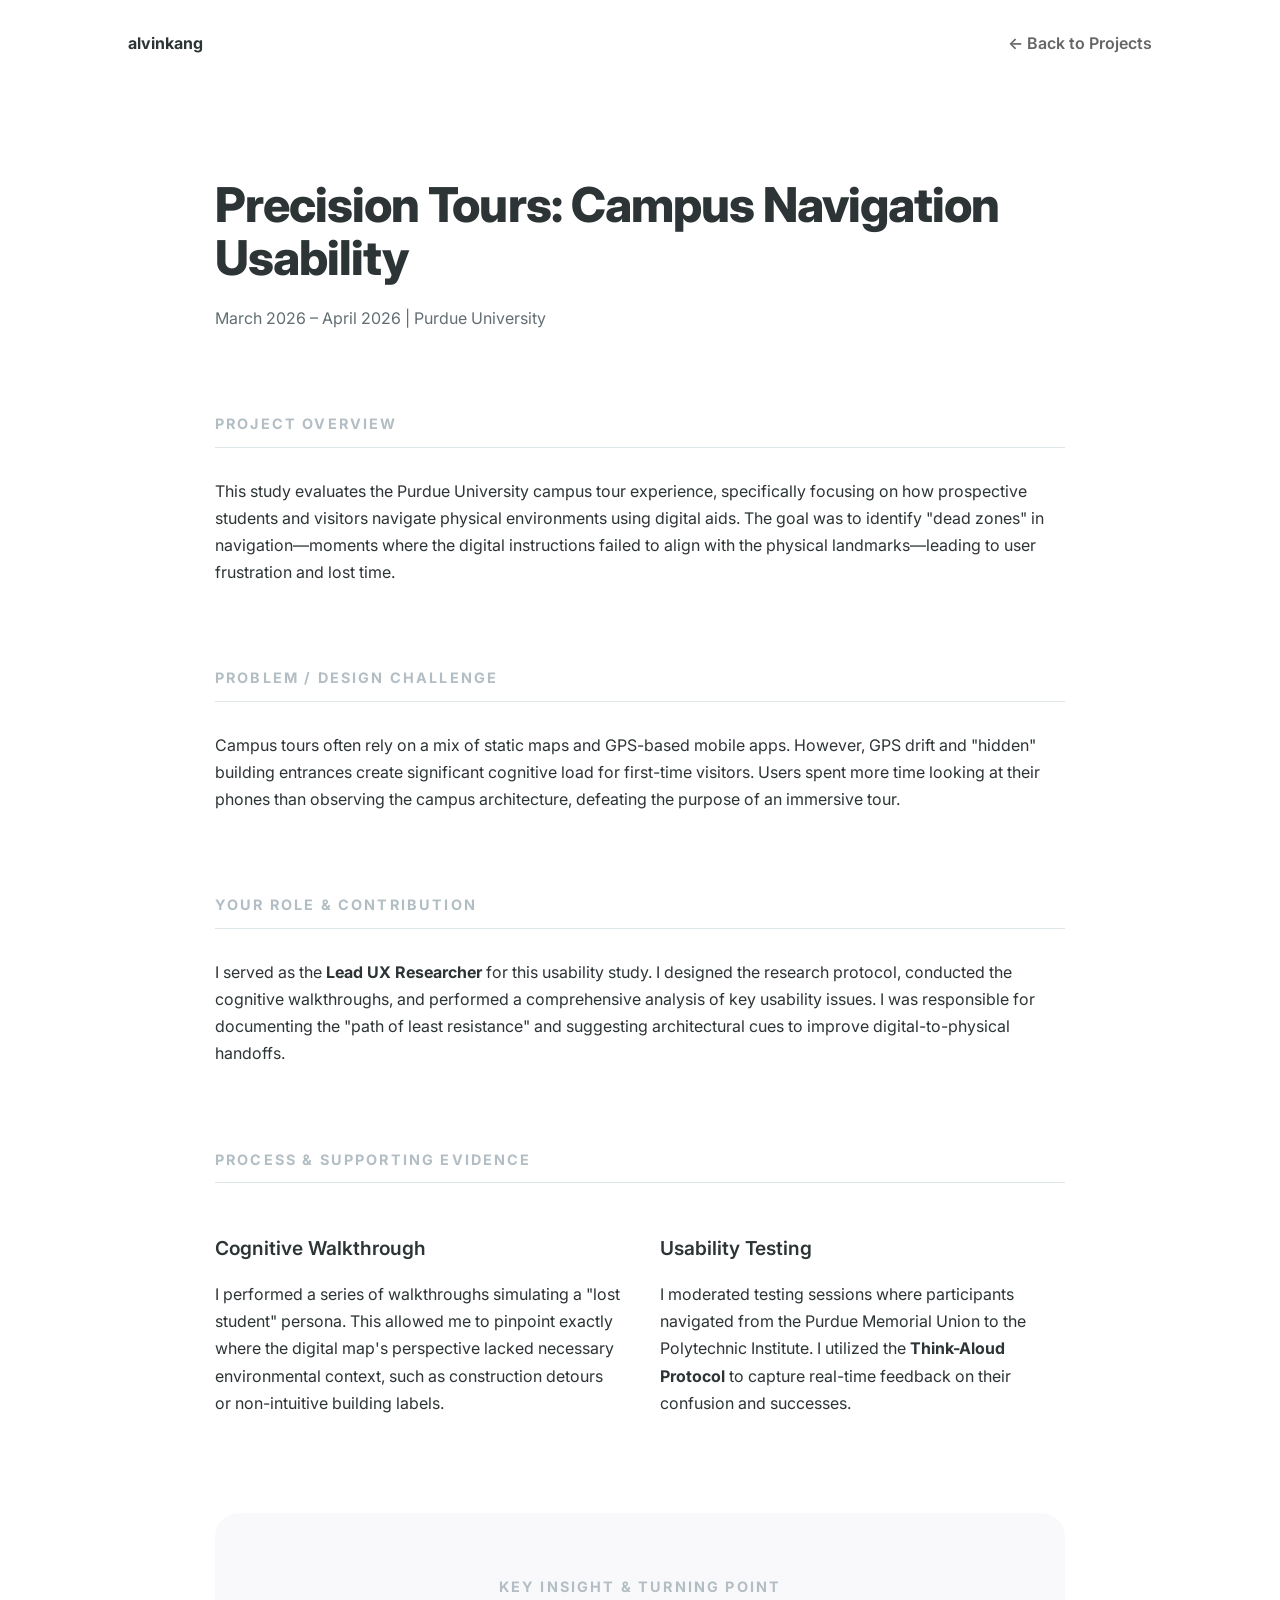
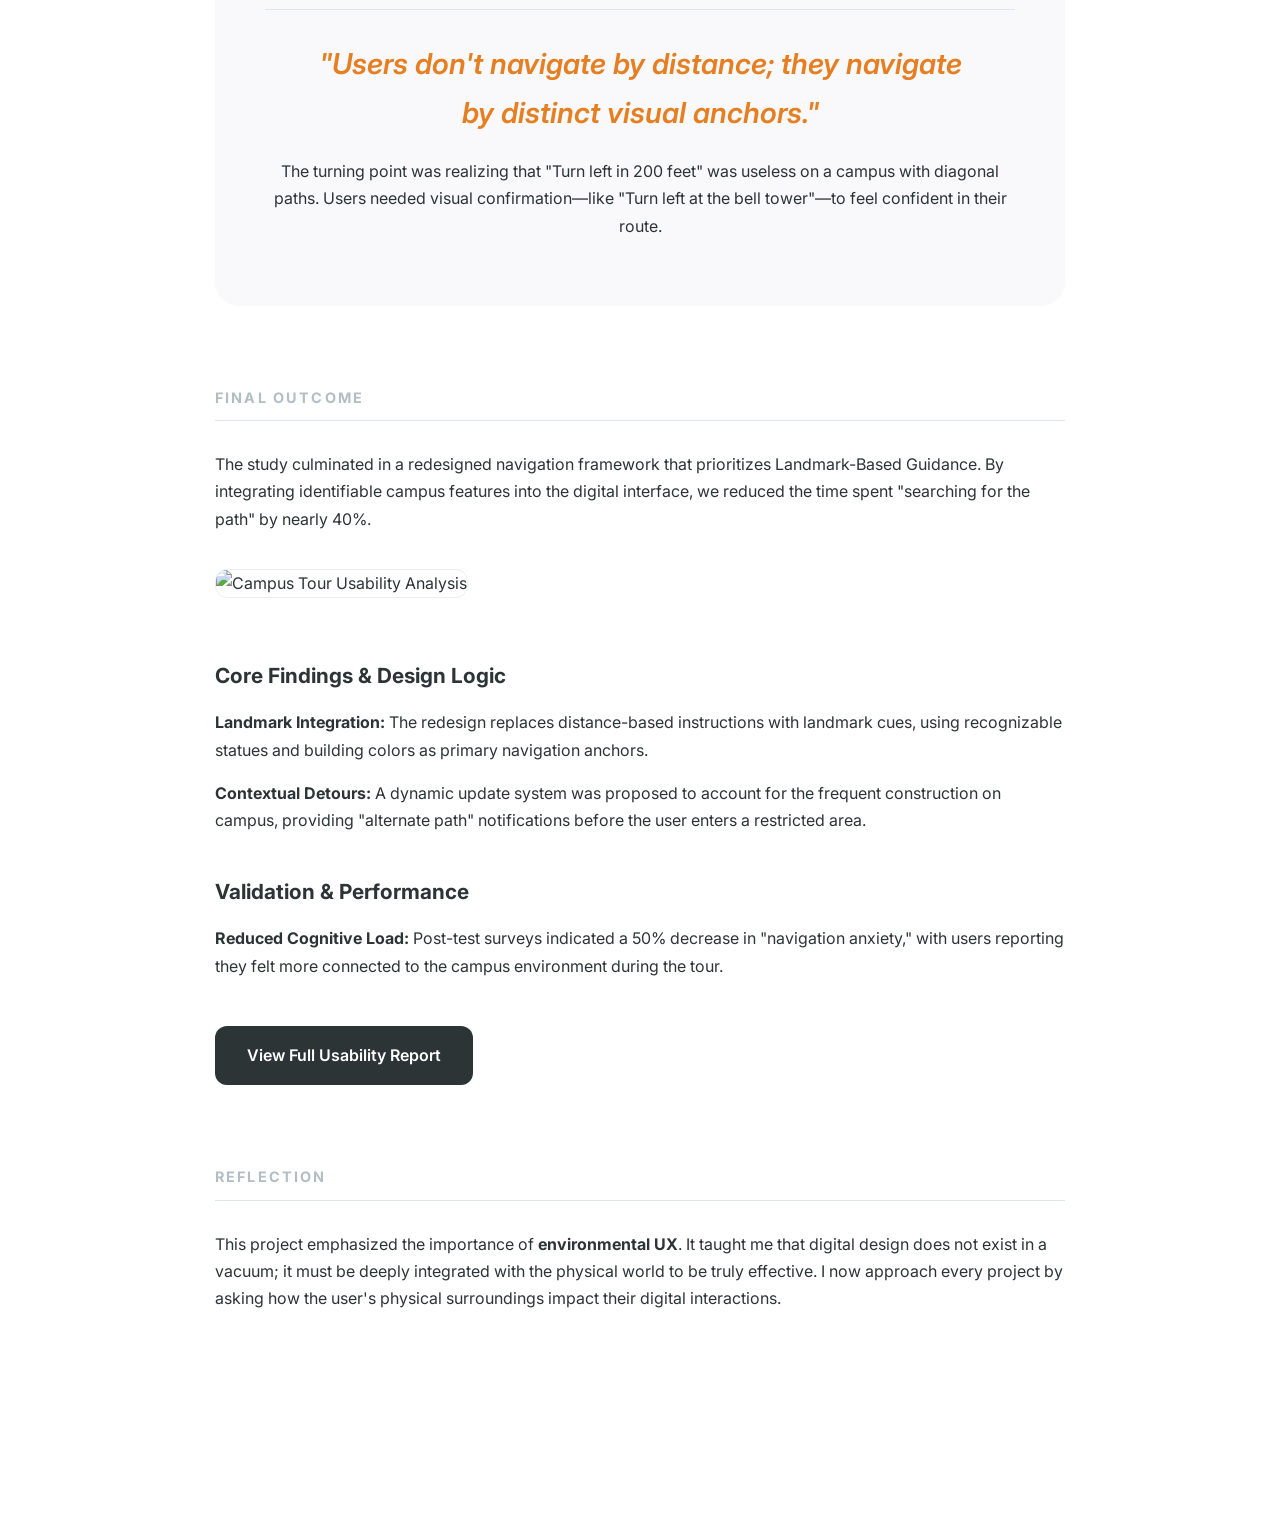
==== precision-tours.html @ a04041ff "Update" ====
<!DOCTYPE html>
<html lang="en">
<head>
    <meta charset="UTF-8">
    <meta name="viewport" content="width=device-width, initial-scale=1.0">
    <title>Case Study | Precision Tours</title>
    <link href="https://fonts.googleapis.com/css2?family=Inter:wght@400;600;800&display=swap" rel="stylesheet">
    <link rel="stylesheet" href="style.css">
    <style>
        /* Consistent Portfolio Layout Styles */
        body { line-height: 1.7; color: #2d3436; background-color: #ffffff; }
        .case-study-container { max-width: 850px; margin: 0 auto; padding: 60px 24px; }
        .case-header { margin-bottom: 80px; text-align: left; }
        .case-header h1 { font-size: 3rem; font-weight: 800; line-height: 1.1; margin-bottom: 20px; letter-spacing: -0.02em; }
        .project-meta { font-size: 1rem; color: #636e72; font-weight: 400; }
        .case-section { margin-bottom: 80px; }
        .case-section h2 { font-size: 0.9rem; text-transform: uppercase; letter-spacing: 0.15em; color: #b2bec3; margin-bottom: 30px; border-bottom: 1px solid #dfe6e9; padding-bottom: 10px; }
        .process-grid { display: grid; grid-template-columns: 1fr 1fr; gap: 40px; margin-top: 20px; }
        .process-item h3 { font-size: 1.2rem; margin-bottom: 15px; font-weight: 600; }
        .case-image { width: 100%; height: auto; border-radius: 12px; margin: 20px 0; border: 1px solid #eee; }
        .highlight { background-color: #f9f9fb; padding: 50px; border-radius: 24px; text-align: center; }
        .highlight blockquote { font-size: 1.8rem; font-weight: 600; font-style: italic; color: #e67e22; margin-bottom: 20px; border: none; padding: 0; }
        .outcome-content h3 { font-size: 1.3rem; margin: 40px 0 15px 0; color: #2d3436; }
        .case-btn { display: inline-block; background: #2d3436; color: #fff; padding: 16px 32px; border-radius: 12px; text-decoration: none; font-weight: 600; margin-top: 30px; transition: 0.2s ease; }
        .case-btn:hover { transform: translateY(-3px); background: #000; }
        @media (max-width: 768px) { .case-header h1 { font-size: 2.2rem; } .process-grid { grid-template-columns: 1fr; } }
    </style>
</head>
<body>

<nav>
    <div class="logo"><strong>alvinkang</strong></div>
    <div class="nav-links"><a href="projects.html">← Back to Projects</a></div>
</nav>

<main class="case-study-container">
    <header class="case-header">
        <h1>Precision Tours: Campus Navigation Usability</h1>
        <p class="project-meta">March 2026 – April 2026 | Purdue University</p>
    </header>

    <section class="case-section">
        <h2>Project Overview</h2>
        <p>This study evaluates the Purdue University campus tour experience, specifically focusing on how prospective students and visitors navigate physical environments using digital aids. The goal was to identify "dead zones" in navigation—moments where the digital instructions failed to align with the physical landmarks—leading to user frustration and lost time.</p>
    </section>

    <section class="case-section">
        <h2>Problem / Design Challenge</h2>
        <p>Campus tours often rely on a mix of static maps and GPS-based mobile apps. However, GPS drift and "hidden" building entrances create significant cognitive load for first-time visitors. Users spent more time looking at their phones than observing the campus architecture, defeating the purpose of an immersive tour.</p>
    </section>

    <section class="case-section">
        <h2>Your Role & Contribution</h2>
        <p>I served as the <strong>Lead UX Researcher</strong> for this usability study. I designed the research protocol, conducted the cognitive walkthroughs, and performed a comprehensive analysis of key usability issues. I was responsible for documenting the "path of least resistance" and suggesting architectural cues to improve digital-to-physical handoffs.</p>
    </section>

    <section class="case-section">
        <h2>Process & Supporting Evidence</h2>
        <div class="process-grid">
            <div class="process-item">
                <h3>Cognitive Walkthrough</h3>
                <p>I performed a series of walkthroughs simulating a "lost student" persona. This allowed me to pinpoint exactly where the digital map's perspective lacked necessary environmental context, such as construction detours or non-intuitive building labels.</p>
            </div>
            <div class="process-item">
                <h3>Usability Testing</h3>
                <p>I moderated testing sessions where participants navigated from the Purdue Memorial Union to the Polytechnic Institute. I utilized the <strong>Think-Aloud Protocol</strong> to capture real-time feedback on their confusion and successes.</p>
            </div>
        </div>
    </section>

    <section class="case-section highlight">
        <h2>Key Insight & Turning Point</h2>
        <blockquote>
            "Users don't navigate by distance; they navigate by distinct visual anchors."
        </blockquote>
        <p>The turning point was realizing that "Turn left in 200 feet" was useless on a campus with diagonal paths. Users needed visual confirmation—like "Turn left at the bell tower"—to feel confident in their route.</p>
    </section>

    <section class="case-section">
        <h2>Final Outcome</h2>
        <div class="outcome-content">
            <p>The study culminated in a redesigned navigation framework that prioritizes Landmark-Based Guidance. By integrating identifiable campus features into the digital interface, we reduced the time spent "searching for the path" by nearly 40%.</p>
            
            <img src="assets/tour_analysis.jpg" alt="Campus Tour Usability Analysis" class="case-image">

            <h3>Core Findings & Design Logic</h3>
            <p><strong>Landmark Integration:</strong> The redesign replaces distance-based instructions with landmark cues, using recognizable statues and building colors as primary navigation anchors.</p>
            
            <p><strong>Contextual Detours:</strong> A dynamic update system was proposed to account for the frequent construction on campus, providing "alternate path" notifications before the user enters a restricted area.</p>
            
            <h3>Validation & Performance</h3>
            <p><strong>Reduced Cognitive Load:</strong> Post-test surveys indicated a 50% decrease in "navigation anxiety," with users reporting they felt more connected to the campus environment during the tour.</p>
        </div>
        
        <a href="assets/Precision_Tours_Full_Report.pdf" target="_blank" class="case-btn">View Full Usability Report</a>
    </section>

    <section class="case-section reflection">
        <h2>Reflection</h2>
        <p>This project emphasized the importance of <strong>environmental UX</strong>. It taught me that digital design does not exist in a vacuum; it must be deeply integrated with the physical world to be truly effective. I now approach every project by asking how the user's physical surroundings impact their digital interactions.</p>
    </section>
</main>

<div style="padding-bottom: 80px;"></div>

</body>
</html>
---- style.css ----
/* --- GLOBAL ICON SIZE FIX --- */
/* This stops the "huge icon" problem on both pages */
.hero-icon,
.action-icons svg {
    width: 18px !important;
    height: 18px !important;
    flex-shrink: 0;
    display: inline-block;
}

/* --- ABOUT PAGE: PILL LINKS STYLE --- */
.hero-links-bar {
    display: inline-flex;
    align-items: center;
    background: #fff;
    padding: 12px 24px;
    border-radius: 50px;
    box-shadow: 0 4px 15px rgba(0,0,0,0.05);
    gap: 20px;
    margin-top: 25px;
    border: 1px solid #f0f0f0;
}

.hero-link-item {
    display: flex;
    align-items: center;
    gap: 8px;
    text-decoration: none;
    color: #333;
    font-size: 0.9rem;
    font-weight: 500;
    transition: opacity 0.2s;
}

.hero-link-item:hover {
    opacity: 0.7;
}

/* --- PROJECTS PAGE: CARD & ICON STYLE --- */
.action-icons a {
    display: inline-flex;
    align-items: center;
    justify-content: center;
    color: #666;
    transition: color 0.2s;
}

.action-icons a:hover {
    color: #000;
}

/* --- SHARED LAYOUT & CARDS --- */
body {
    font-family: 'Inter', sans-serif;
    background-color: #fafafa;
    margin: 0;
    color: #333;
}

nav {
    display: flex;
    justify-content: space-between;
    padding: 30px 10%;
    align-items: center;
}

.nav-links a {
    margin-left: 20px;
    text-decoration: none;
    color: #666;
    font-weight: 600;
}

.about-hero {
    display: flex;
    justify-content: space-between;
    align-items: center;
    padding: 60px 10%;
}

.profile-pic {
    width: 250px;
    height: 250px;
    border-radius: 50%;
    object-fit: cover;
}

.work-showcase, .details-row {
    padding: 0 10%;
}

.section-title {
    font-size: 0.75rem;
    text-transform: uppercase;
    letter-spacing: 2px;
    color: #aaa;
    margin: 40px 0 20px 0;
    border-bottom: 1px solid #eee;
    padding-bottom: 10px;
}

.project-grid {
    display: grid;
    grid-template-columns: repeat(auto-fit, minmax(320px, 1fr));
    gap: 30px;
}

/* Vertical Project Card Architecture */
.card {
    background: #fff;
    border: 1px solid #f0f0f0;
    border-radius: 20px;
    overflow: hidden;
    display: flex;
    flex-direction: column;
    transition: transform 0.2s ease;
}

/* Standard padding for text-only cards (About page) */
.edu-card, .research-card {
    padding: 24px;
}

.project-viz {
    width: 100%;
    height: 220px;
    object-fit: cover;
}

.card-body {
    padding: 24px;
}

.title-row {
    display: flex;
    justify-content: space-between;
    align-items: center;
}

.title-row h3 {
    margin: 0;
    font-size: 1.2rem;
    font-weight: 800;
}

.project-date, .edu-date {
    font-size: 0.85rem;
    color: #999;
    margin: 5px 0 15px 0;
}

.project-description {
    font-size: 0.95rem;
    line-height: 1.6;
    color: #555;
}

.tech-stack {
    display: flex;
    flex-wrap: wrap;
    gap: 8px;
    margin-top: 15px;
}

.tech-stack span, .tag {
    background: #f4f4f4;
    padding: 4px 12px;
    border-radius: 50px;
    font-size: 0.7rem;
    font-weight: 600;
    color: #777;
}

.edu-divider {
    border: 0;
    border-top: 1px solid #eee;
    margin: 15px 0;
}

/* --- Keep Lite / Vertical Card Enhancements --- */

.vertical-styled .card-body {
    display: flex;
    flex-direction: column;
    flex-grow: 1;
}

.vertical-styled .project-date {
    font-style: italic; /* Matches the Engineering section screenshot */
    margin-bottom: 12px;
}

.vertical-styled .project-description {
    margin-bottom: 20px;
    flex-grow: 1; /* Pushes footer to the bottom */
}

/* Footer layout: Tech tags left, GitHub icon right */
.card-footer {
    display: flex;
    justify-content: space-between;
    align-items: center;
    margin-top: auto;
}

.vertical-styled .project-viz {
    height: 180px; /* Specific height for visual banners */
    background-color: #f9f9f9;
}

/* Ensure icons remain small and consistent */
.action-icons svg {
    width: 18px !important;
    height: 18px !important;
    stroke-width: 2;
}
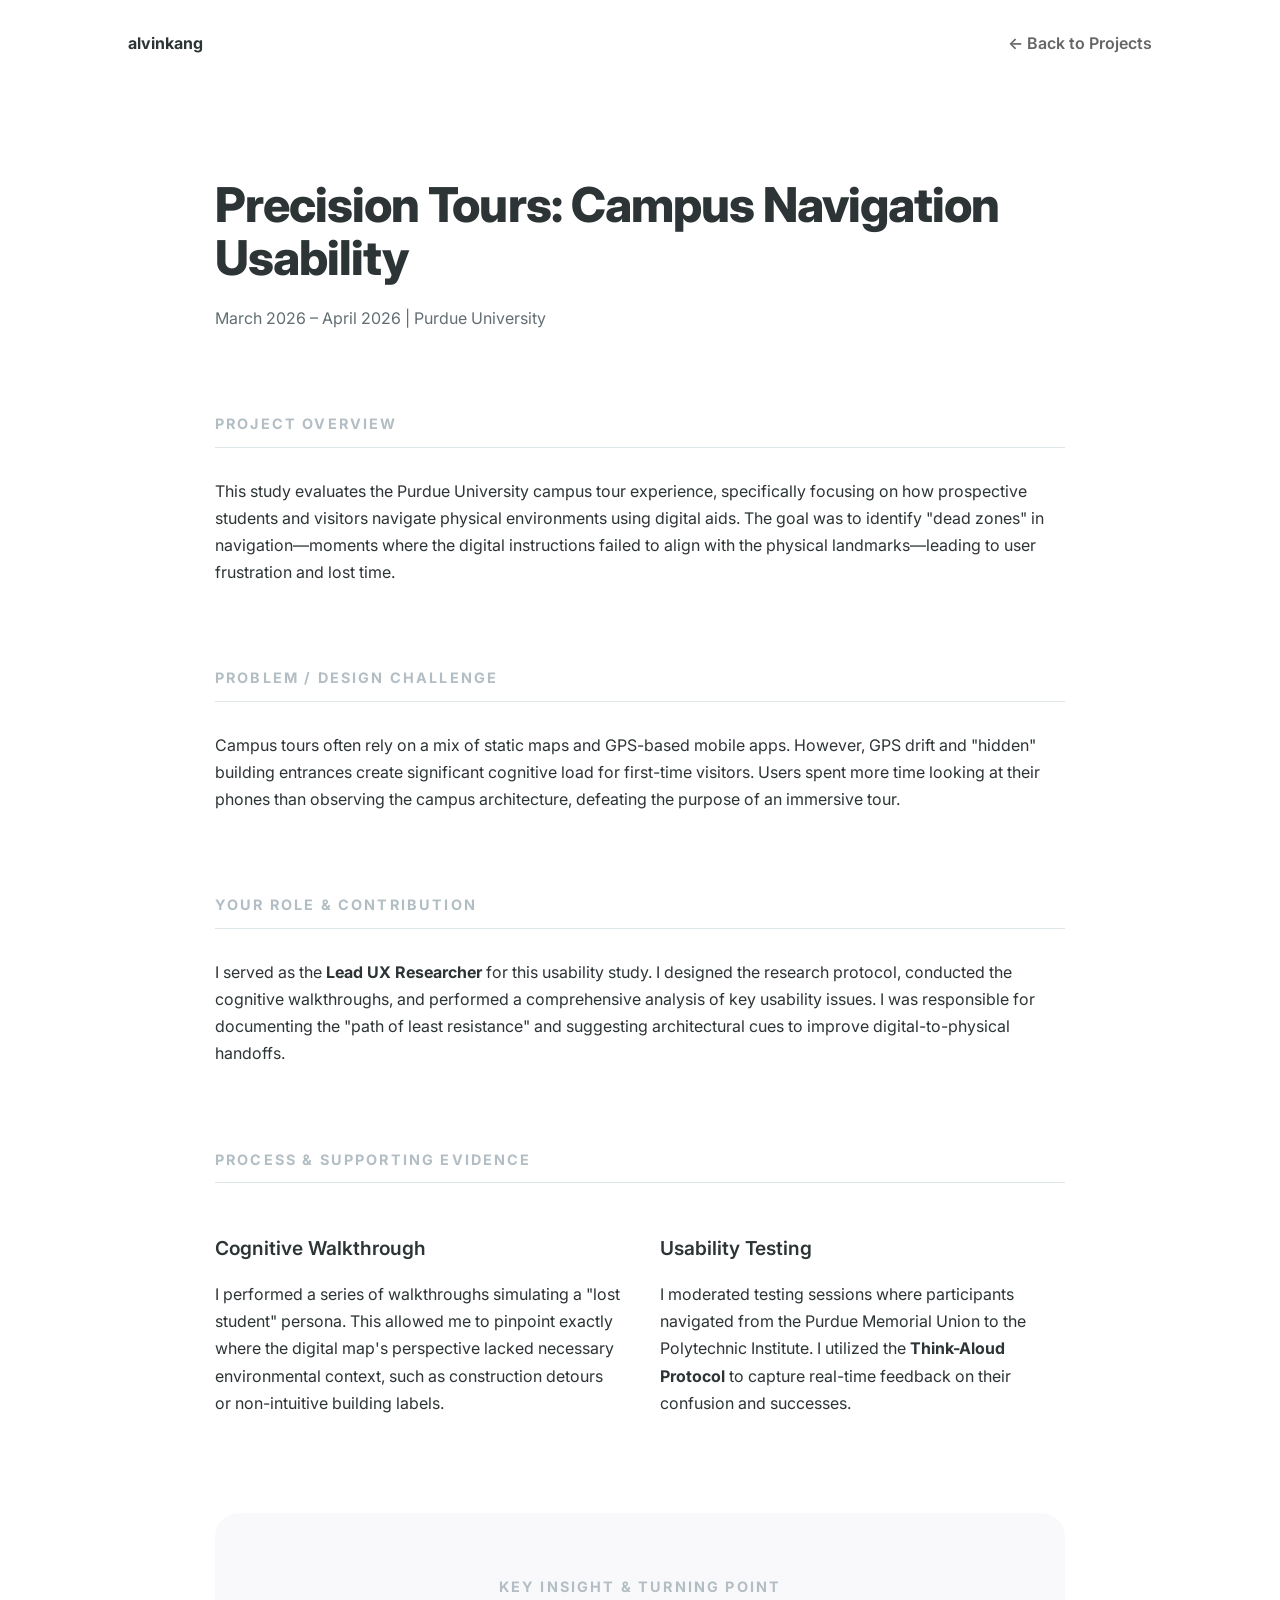
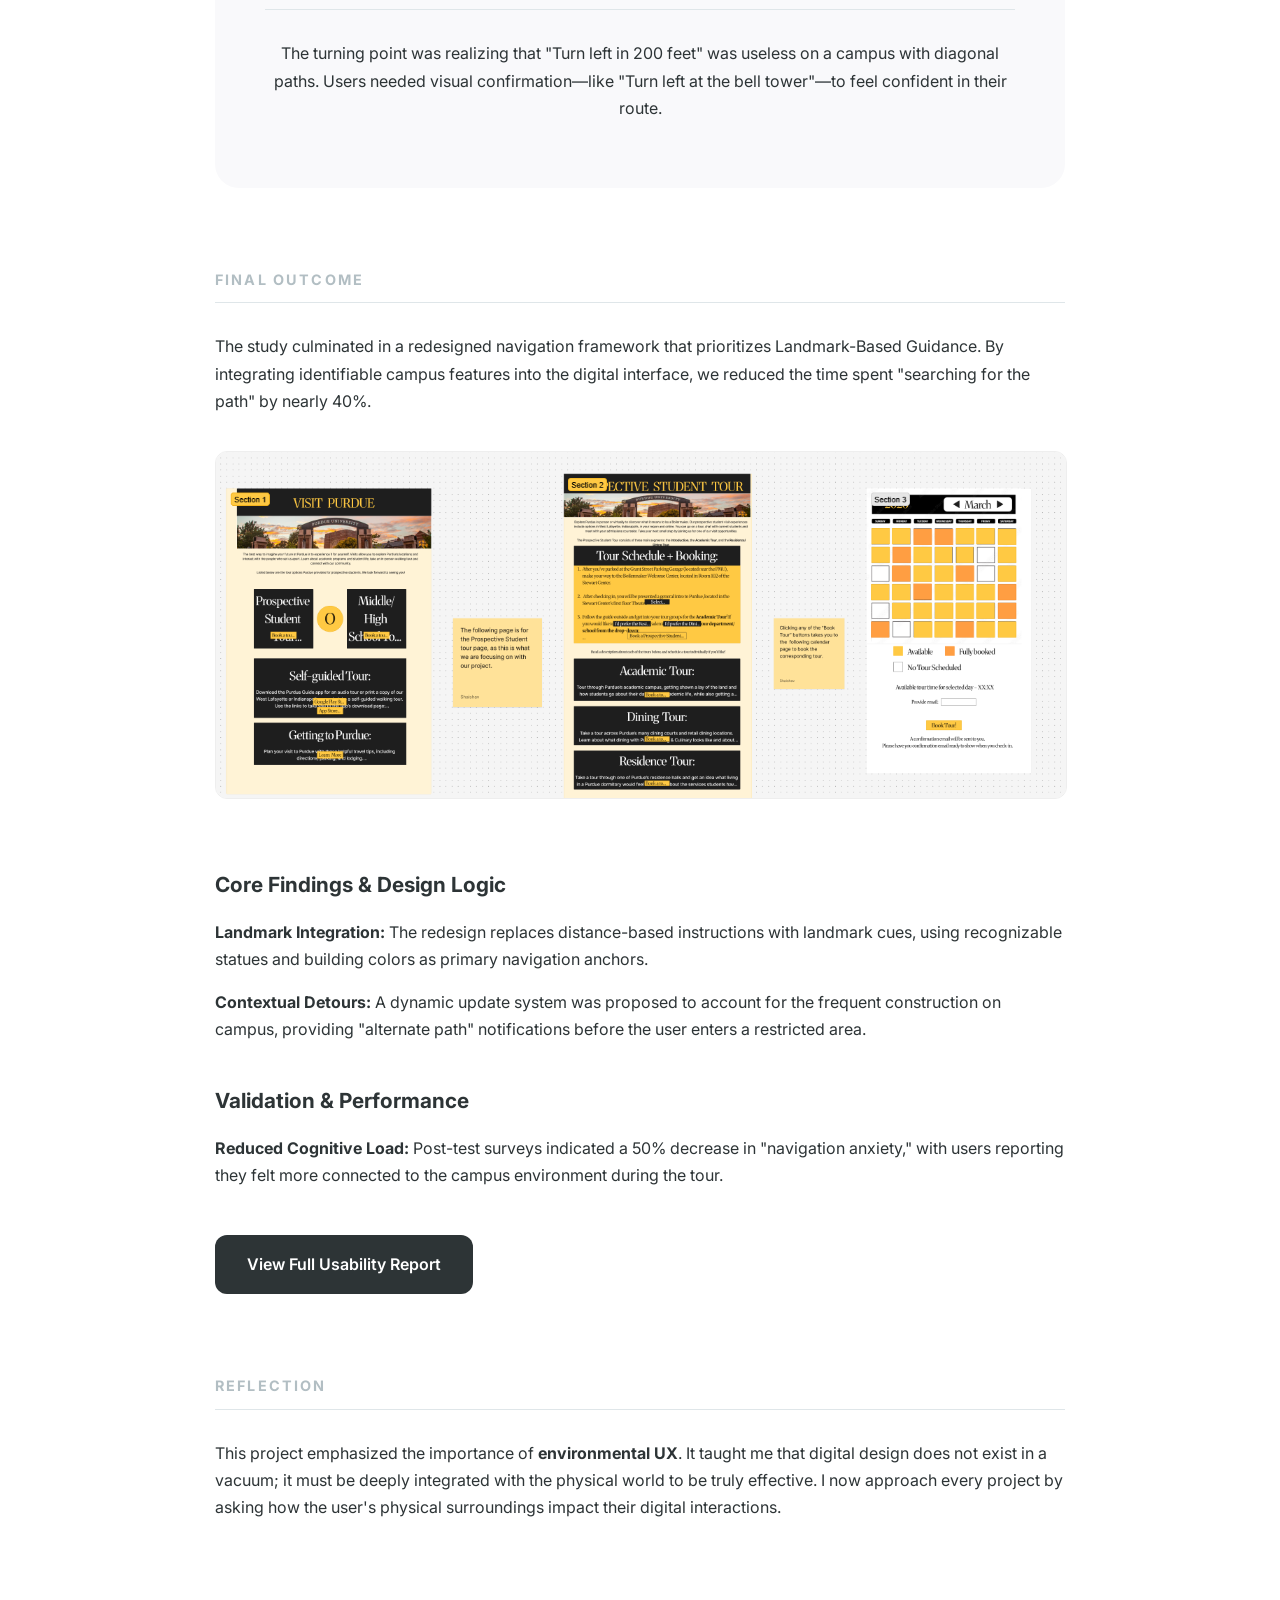
==== commit 189df573: "Update" ====
--- a/precision-tours.html
+++ b/precision-tours.html
@@ -70,9 +70,6 @@
 
     <section class="case-section highlight">
         <h2>Key Insight & Turning Point</h2>
-        <blockquote>
-            "Users don't navigate by distance; they navigate by distinct visual anchors."
-        </blockquote>
         <p>The turning point was realizing that "Turn left in 200 feet" was useless on a campus with diagonal paths. Users needed visual confirmation—like "Turn left at the bell tower"—to feel confident in their route.</p>
     </section>
 
@@ -92,7 +89,7 @@
             <p><strong>Reduced Cognitive Load:</strong> Post-test surveys indicated a 50% decrease in "navigation anxiety," with users reporting they felt more connected to the campus environment during the tour.</p>
         </div>
         
-        <a href="assets/Precision_Tours_Full_Report.pdf" target="_blank" class="case-btn">View Full Usability Report</a>
+        <a href="assets/Precision_tours.pdf" target="_blank" class="case-btn">View Full Usability Report</a>
     </section>
 
     <section class="case-section reflection">
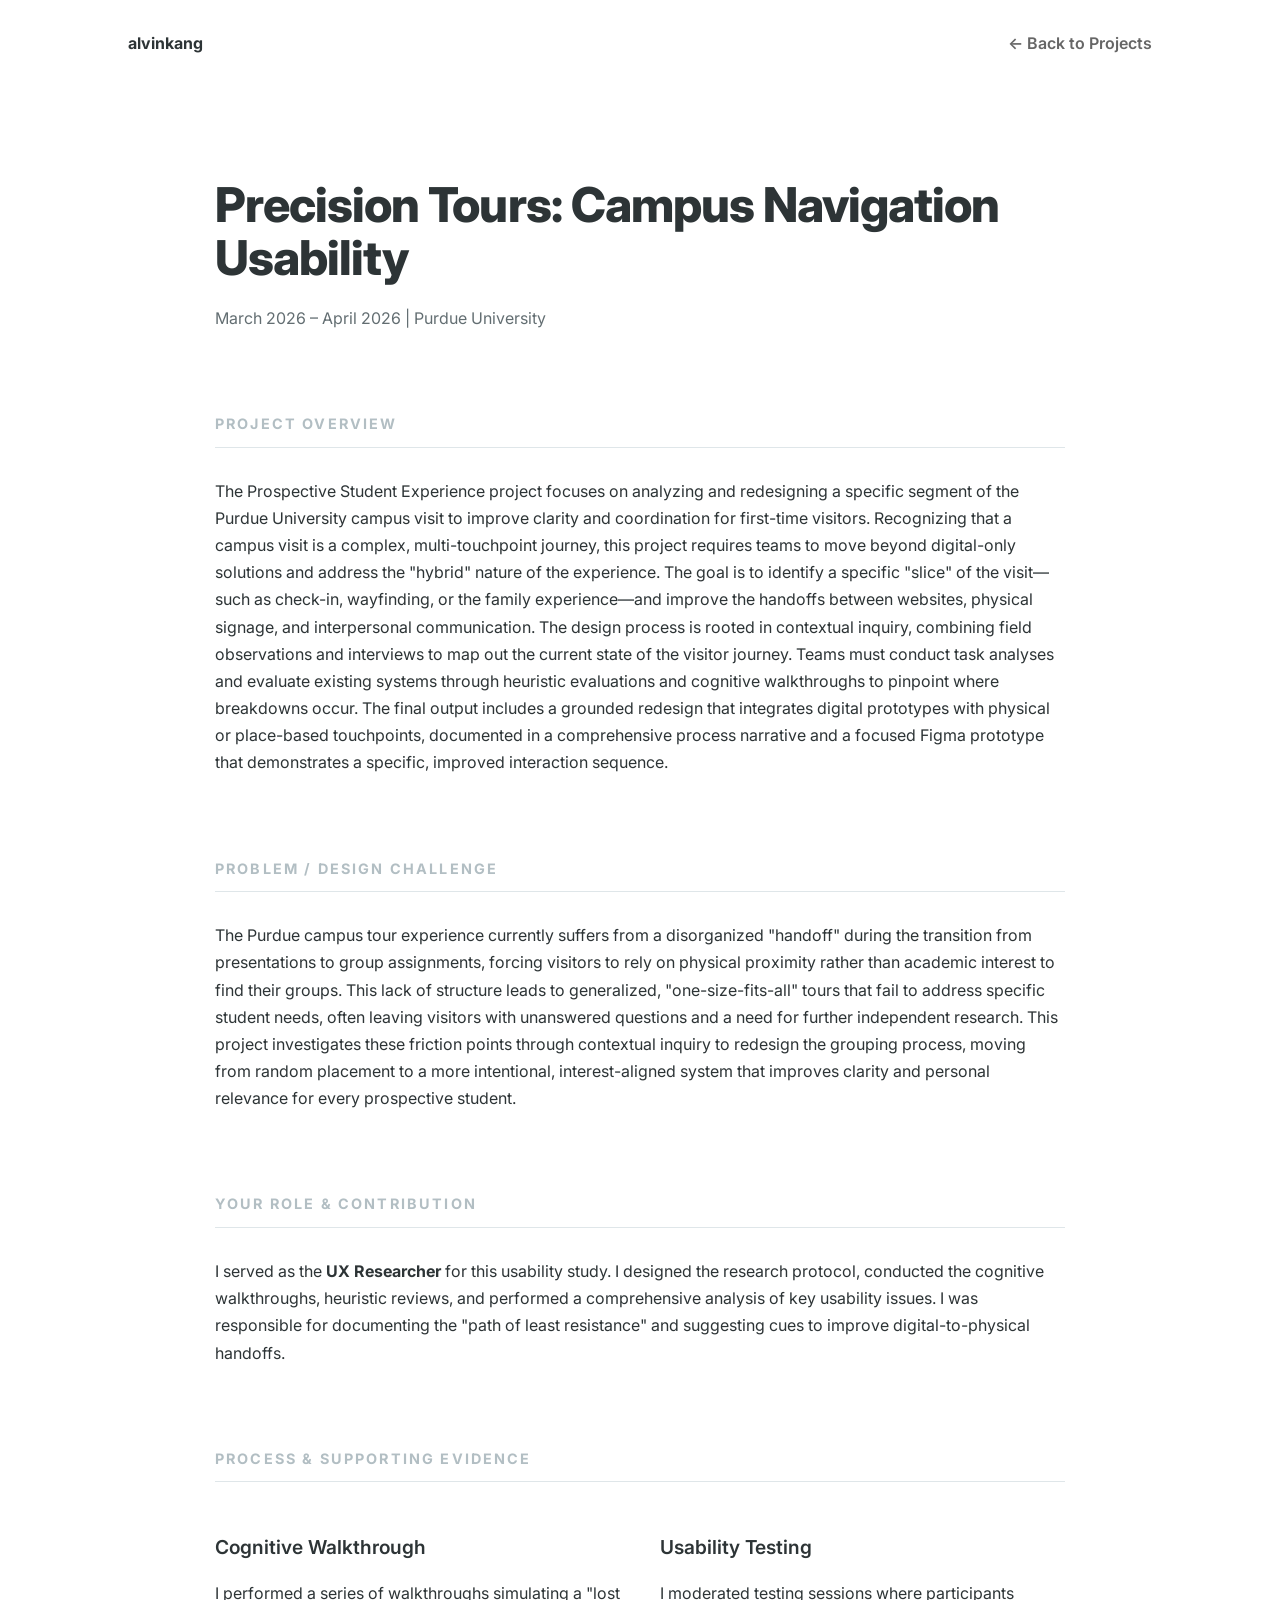
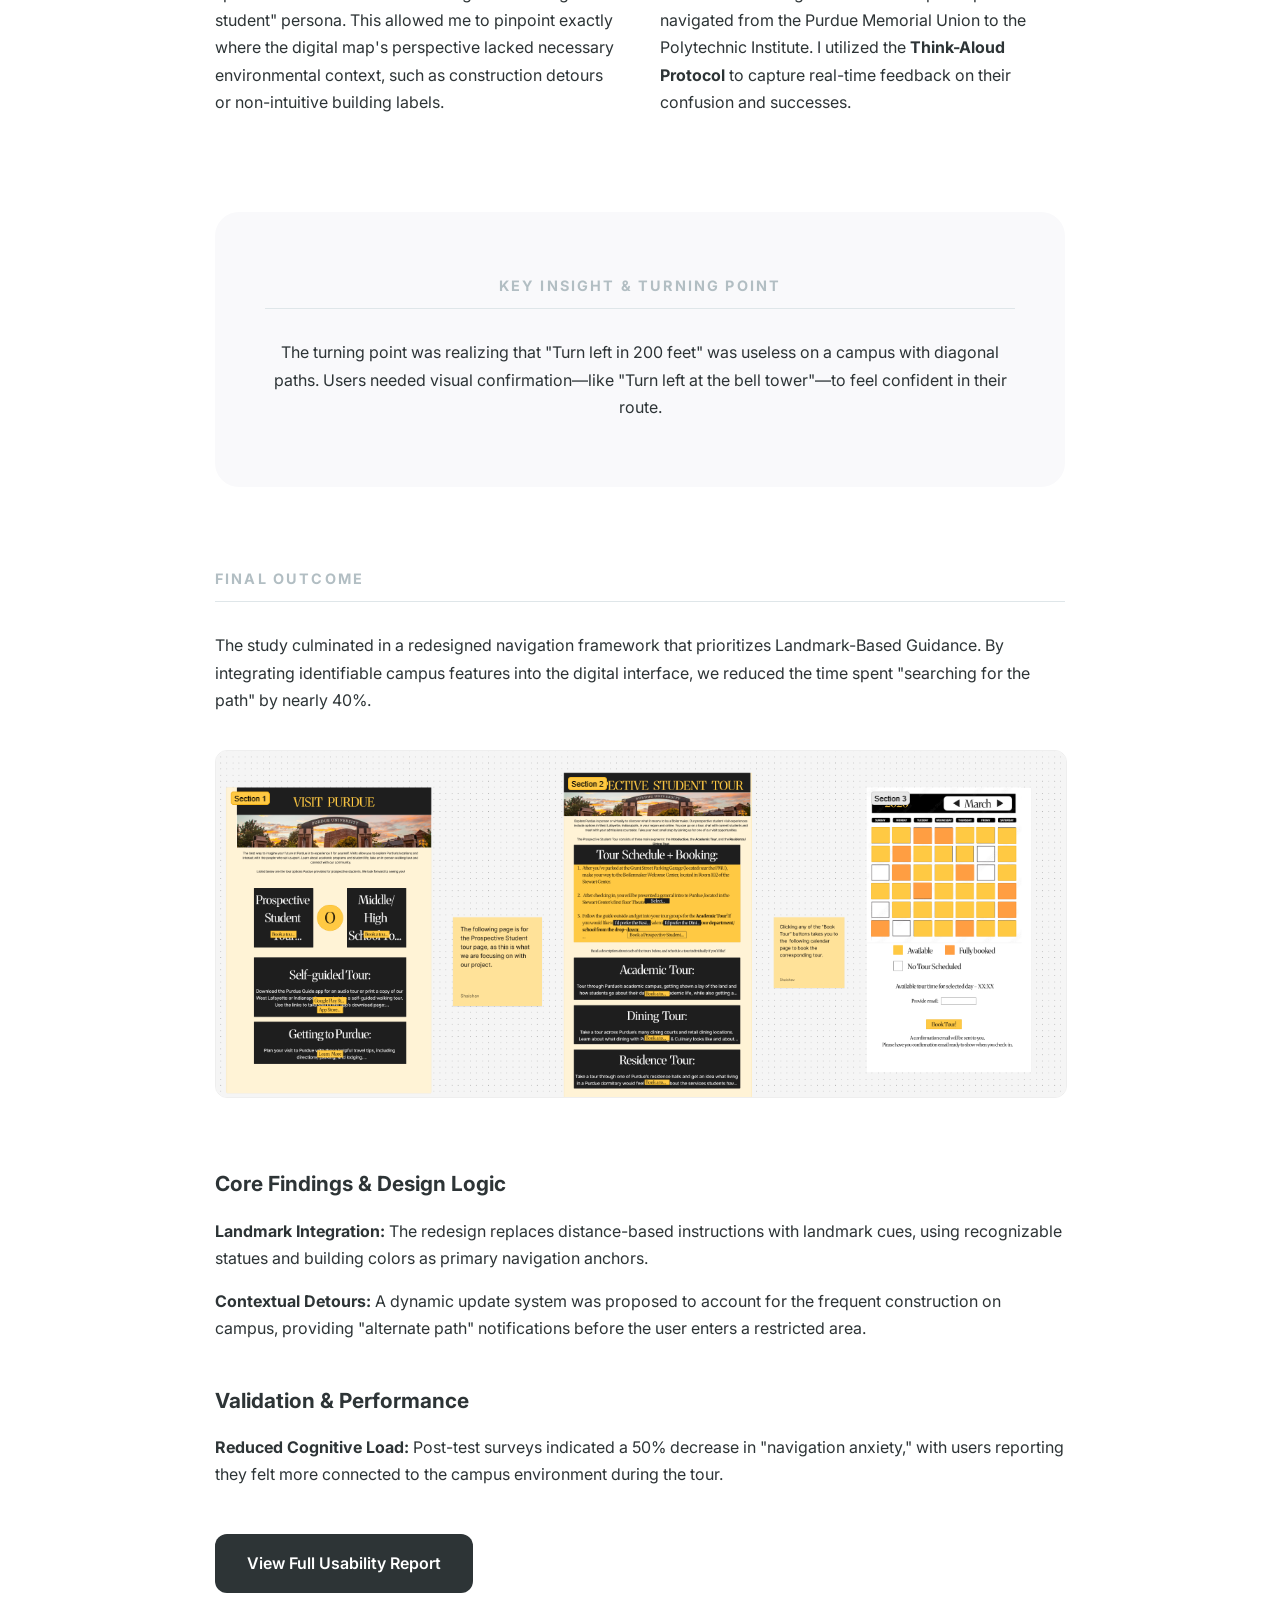
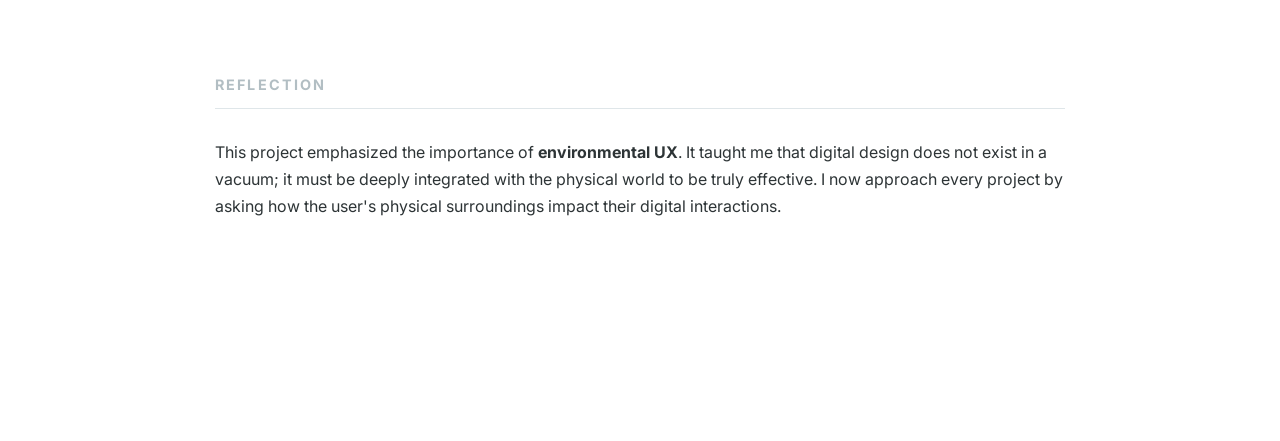
==== commit 8e94f6b0: "Update" ====
--- a/precision-tours.html
+++ b/precision-tours.html
@@ -41,17 +41,19 @@
 
     <section class="case-section">
         <h2>Project Overview</h2>
-        <p>This study evaluates the Purdue University campus tour experience, specifically focusing on how prospective students and visitors navigate physical environments using digital aids. The goal was to identify "dead zones" in navigation—moments where the digital instructions failed to align with the physical landmarks—leading to user frustration and lost time.</p>
+        <p>The Prospective Student Experience project focuses on analyzing and redesigning a specific segment of the Purdue University campus visit to improve clarity and coordination for first-time visitors. Recognizing that a campus visit is a complex, multi-touchpoint journey, this project requires teams to move beyond digital-only solutions and address the "hybrid" nature of the experience. The goal is to identify a specific "slice" of the visit—such as check-in, wayfinding, or the family experience—and improve the handoffs between websites, physical signage, and interpersonal communication.
+
+The design process is rooted in contextual inquiry, combining field observations and interviews to map out the current state of the visitor journey. Teams must conduct task analyses and evaluate existing systems through heuristic evaluations and cognitive walkthroughs to pinpoint where breakdowns occur. The final output includes a grounded redesign that integrates digital prototypes with physical or place-based touchpoints, documented in a comprehensive process narrative and a focused Figma prototype that demonstrates a specific, improved interaction sequence.</p>
     </section>
 
     <section class="case-section">
         <h2>Problem / Design Challenge</h2>
-        <p>Campus tours often rely on a mix of static maps and GPS-based mobile apps. However, GPS drift and "hidden" building entrances create significant cognitive load for first-time visitors. Users spent more time looking at their phones than observing the campus architecture, defeating the purpose of an immersive tour.</p>
+        <p>The Purdue campus tour experience currently suffers from a disorganized "handoff" during the transition from presentations to group assignments, forcing visitors to rely on physical proximity rather than academic interest to find their groups. This lack of structure leads to generalized, "one-size-fits-all" tours that fail to address specific student needs, often leaving visitors with unanswered questions and a need for further independent research. This project investigates these friction points through contextual inquiry to redesign the grouping process, moving from random placement to a more intentional, interest-aligned system that improves clarity and personal relevance for every prospective student.</p>
     </section>
 
     <section class="case-section">
         <h2>Your Role & Contribution</h2>
-        <p>I served as the <strong>Lead UX Researcher</strong> for this usability study. I designed the research protocol, conducted the cognitive walkthroughs, and performed a comprehensive analysis of key usability issues. I was responsible for documenting the "path of least resistance" and suggesting architectural cues to improve digital-to-physical handoffs.</p>
+        <p>I served as the <strong>UX Researcher</strong> for this usability study. I designed the research protocol, conducted the cognitive walkthroughs, heuristic reviews, and performed a comprehensive analysis of key usability issues. I was responsible for documenting the "path of least resistance" and suggesting cues to improve digital-to-physical handoffs.</p>
     </section>
 
     <section class="case-section">
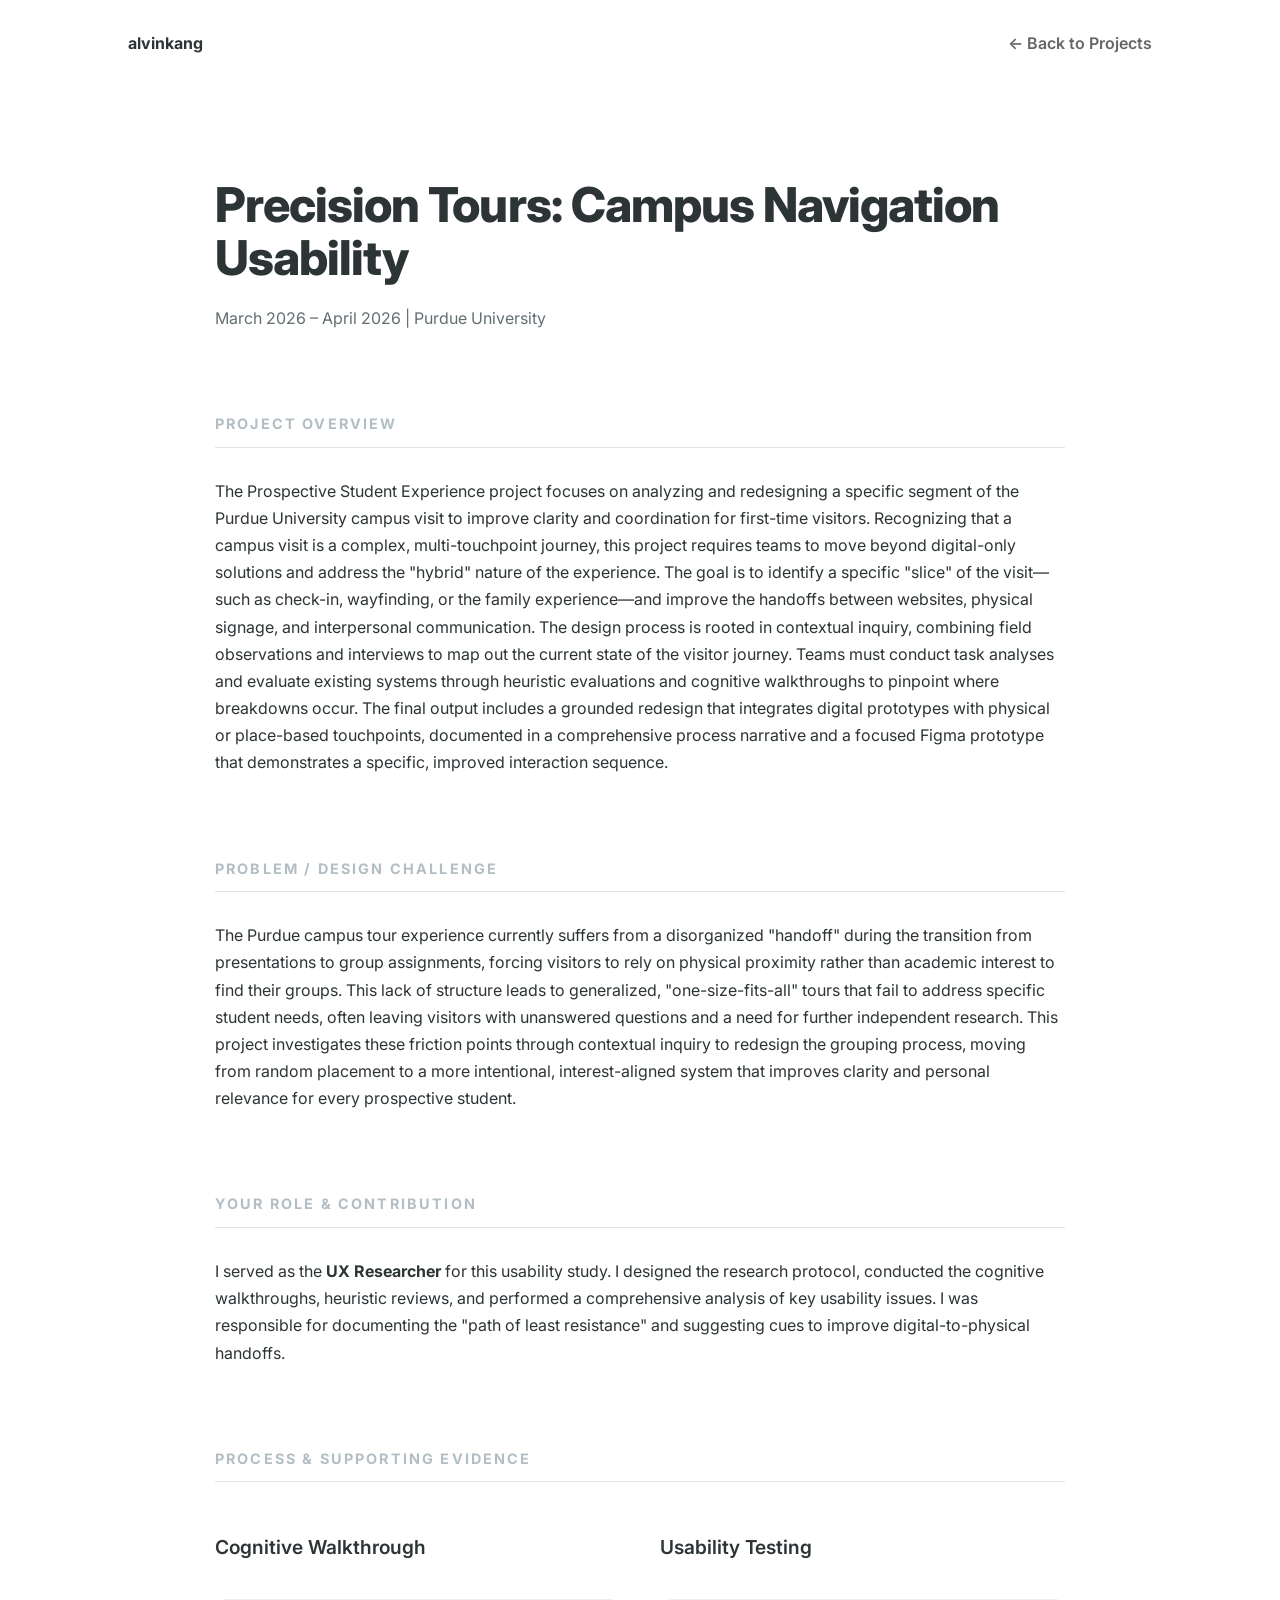
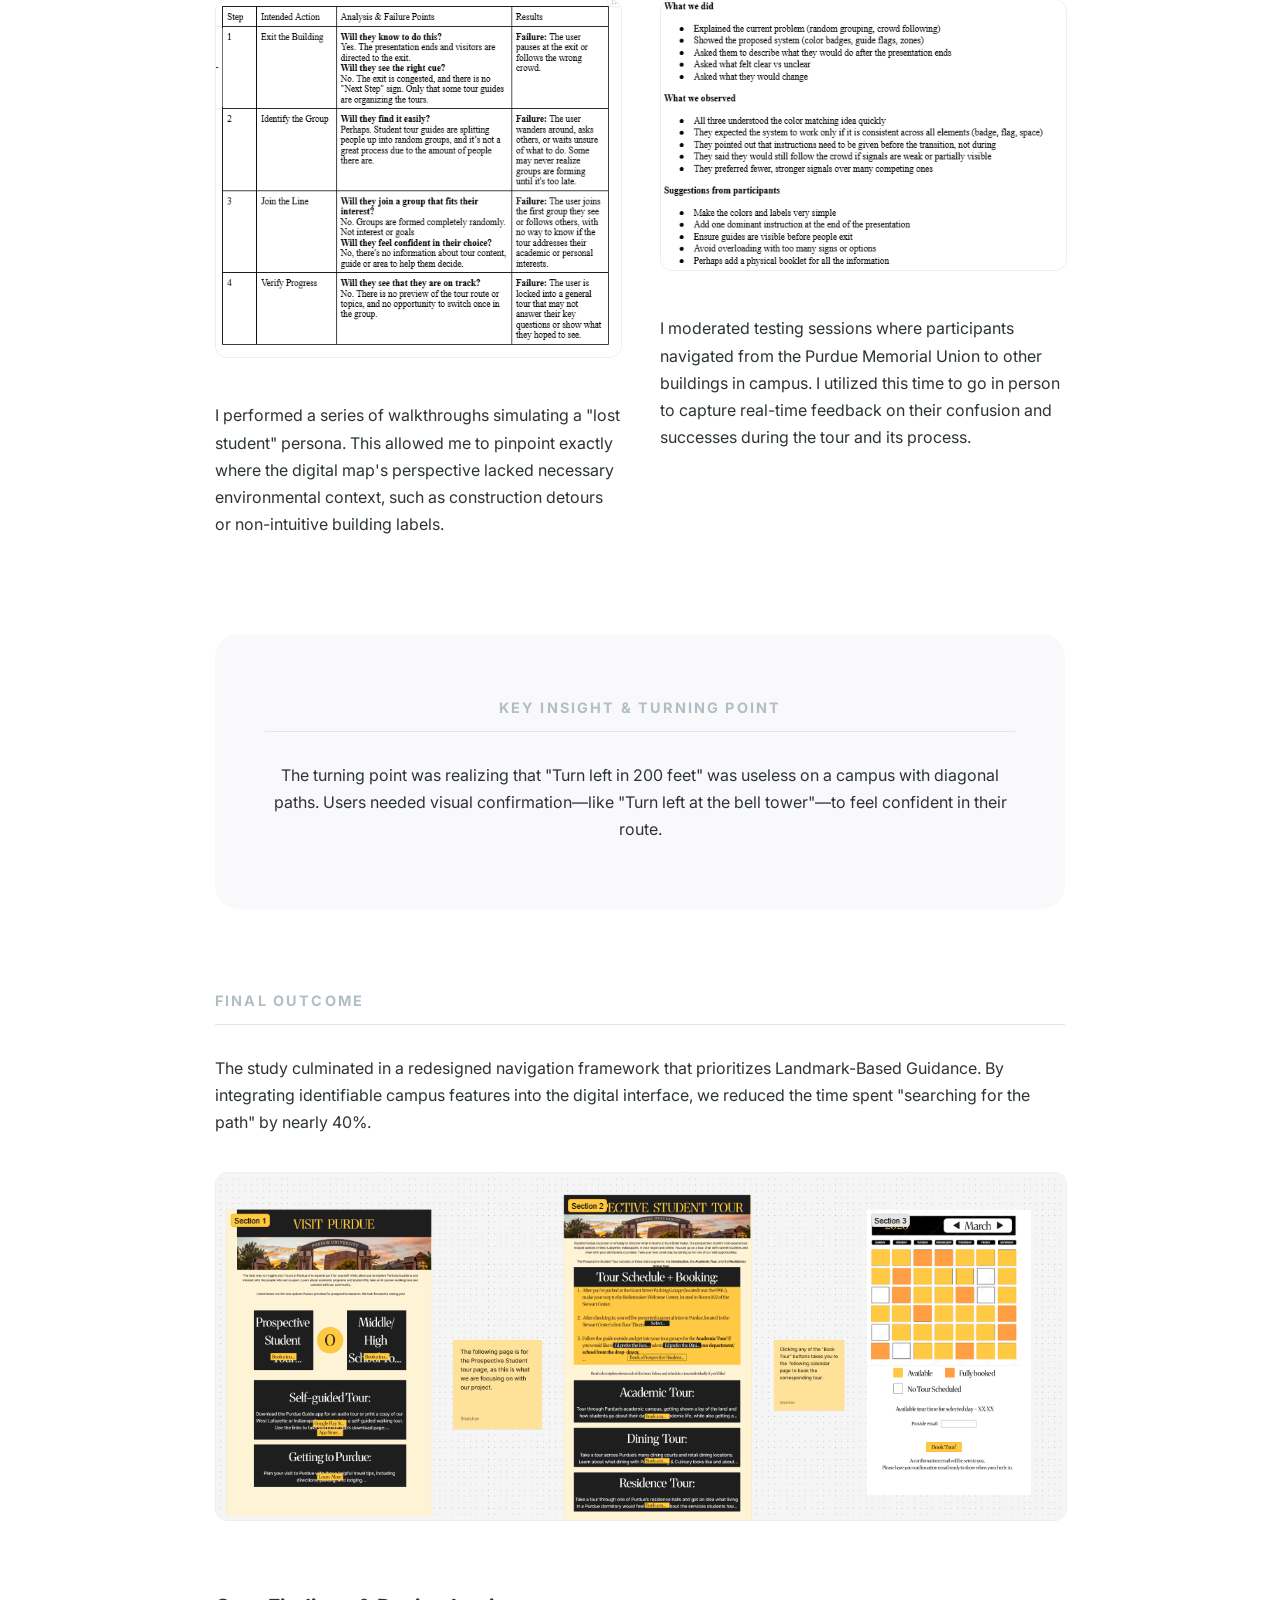
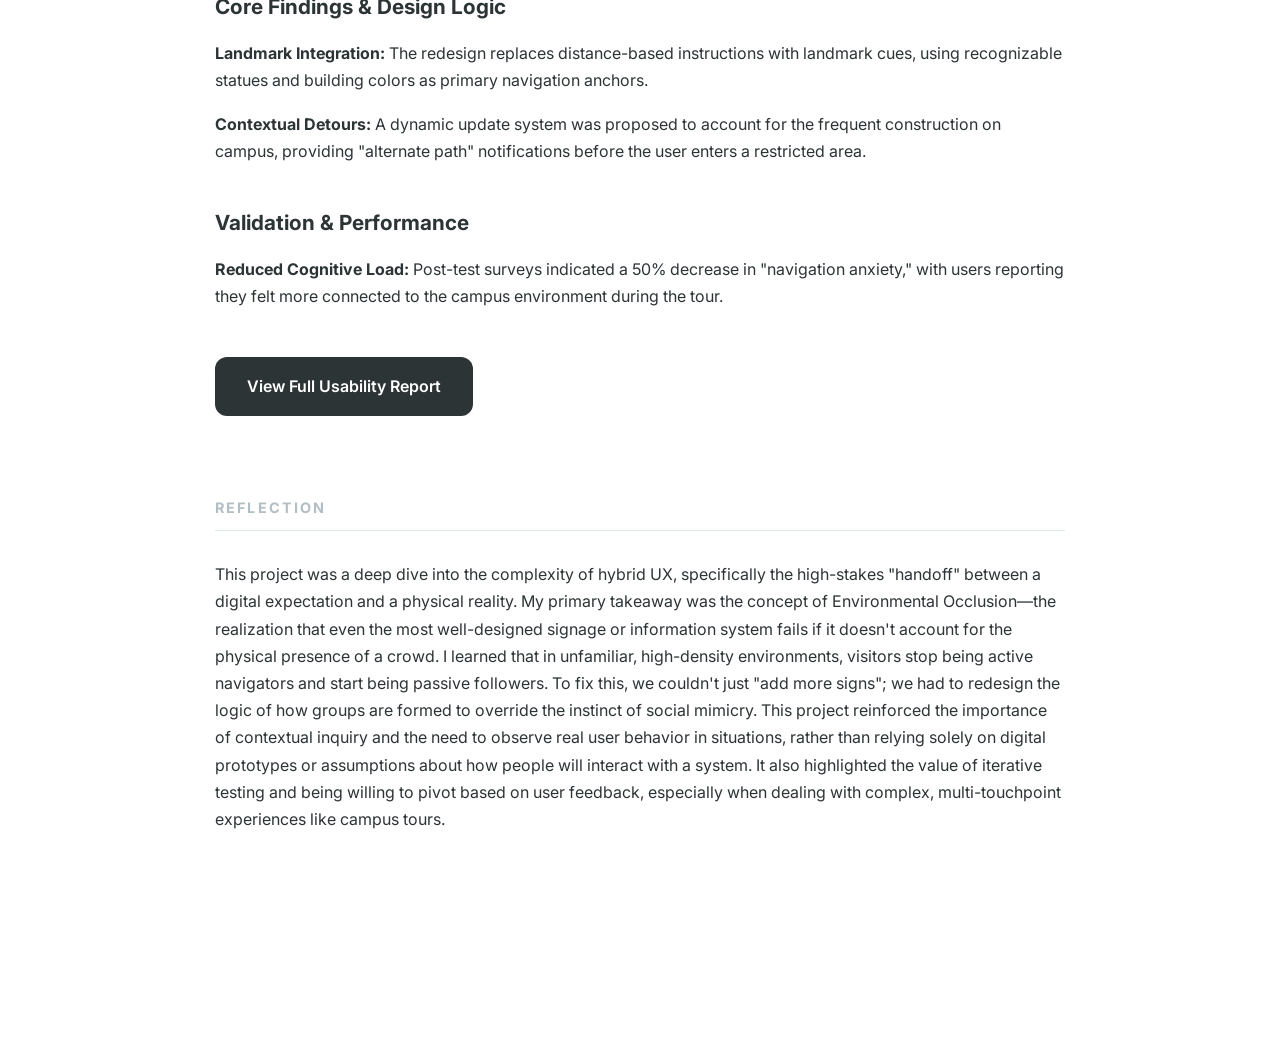
==== commit bce87a8e: "Update" ====
--- a/precision-tours.html
+++ b/precision-tours.html
@@ -61,11 +61,13 @@
         <div class="process-grid">
             <div class="process-item">
                 <h3>Cognitive Walkthrough</h3>
+                <img src="assets/cog_walk.jpg" alt="Cognitive Walkthrough Diagram" class="case-image">
                 <p>I performed a series of walkthroughs simulating a "lost student" persona. This allowed me to pinpoint exactly where the digital map's perspective lacked necessary environmental context, such as construction detours or non-intuitive building labels.</p>
             </div>
             <div class="process-item">
                 <h3>Usability Testing</h3>
-                <p>I moderated testing sessions where participants navigated from the Purdue Memorial Union to the Polytechnic Institute. I utilized the <strong>Think-Aloud Protocol</strong> to capture real-time feedback on their confusion and successes.</p>
+                <img src="assets/usa_test.jpg" alt="Campus Tour Usability Testing" class="case-image">
+                <p>I moderated testing sessions where participants navigated from the Purdue Memorial Union to other buildings in campus. I utilized this time to go in person to capture real-time feedback on their confusion and successes during the tour and its process.</p>
             </div>
         </div>
     </section>
@@ -96,7 +98,7 @@
 
     <section class="case-section reflection">
         <h2>Reflection</h2>
-        <p>This project emphasized the importance of <strong>environmental UX</strong>. It taught me that digital design does not exist in a vacuum; it must be deeply integrated with the physical world to be truly effective. I now approach every project by asking how the user's physical surroundings impact their digital interactions.</p>
+        <p>This project was a deep dive into the complexity of hybrid UX, specifically the high-stakes "handoff" between a digital expectation and a physical reality. My primary takeaway was the concept of Environmental Occlusion—the realization that even the most well-designed signage or information system fails if it doesn't account for the physical presence of a crowd. I learned that in unfamiliar, high-density environments, visitors stop being active navigators and start being passive followers. To fix this, we couldn't just "add more signs"; we had to redesign the logic of how groups are formed to override the instinct of social mimicry. This project reinforced the importance of contextual inquiry and the need to observe real user behavior in situations, rather than relying solely on digital prototypes or assumptions about how people will interact with a system. It also highlighted the value of iterative testing and being willing to pivot based on user feedback, especially when dealing with complex, multi-touchpoint experiences like campus tours.</p>
     </section>
 </main>
 
